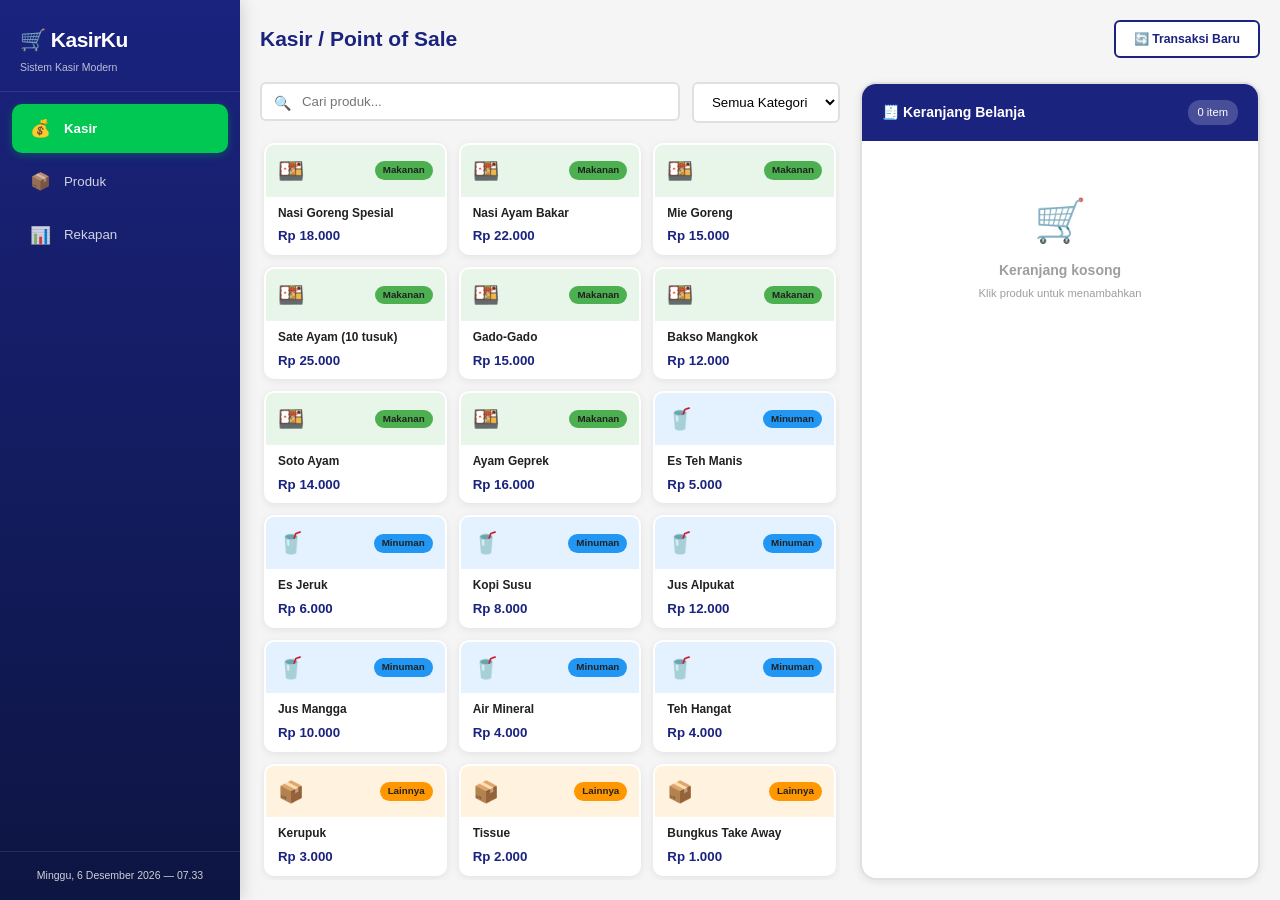
==== docs/index.html @ 50b09c22 "Add docs folder for GitHub Pages" ====
<!DOCTYPE html>
<html lang="id">
<head>
    <meta charset="UTF-8">
    <meta name="viewport" content="width=device-width, initial-scale=1.0">
    <title>KasirKu — Sistem Kasir</title>
    <link rel="stylesheet" href="css/style.css">
</head>
<body>
    <!-- Sidebar -->
    <aside class="sidebar">
        <div class="sidebar-header">
            <h1 class="logo">🛒 KasirKu</h1>
            <p class="tagline">Sistem Kasir Modern</p>
        </div>
        <nav class="sidebar-nav">
            <a href="index.html" class="nav-link active">
                <span class="nav-icon">💰</span>
                <span class="nav-text">Kasir</span>
            </a>
            <a href="products.html" class="nav-link">
                <span class="nav-icon">📦</span>
                <span class="nav-text">Produk</span>
            </a>
            <a href="reports.html" class="nav-link">
                <span class="nav-icon">📊</span>
                <span class="nav-text">Rekapan</span>
            </a>
        </nav>
        <div class="sidebar-footer">
            <div id="current-datetime" class="datetime"></div>
            <div id="low-stock-alert" class="low-stock-badge" style="display:none;">
                ⚠️ <span id="low-stock-count">0</span> stok rendah
            </div>
        </div>
    </aside>

    <!-- Main Content -->
    <main class="main-content pos-layout">
        <header class="page-header">
            <h2>Kasir / Point of Sale</h2>
            <div class="header-actions">
                <button id="btn-new-transaction" class="btn btn-outline" title="Transaksi Baru">
                    🔄 Transaksi Baru
                </button>
            </div>
        </header>

        <div class="pos-body">
            <!-- Left: Product Grid -->
            <section class="pos-products">
                <!-- Search & Filter -->
                <div class="pos-toolbar">
                    <div class="search-box">
                        <span class="search-icon">🔍</span>
                        <input type="text" id="search-product" placeholder="Cari produk..." autocomplete="off">
                    </div>
                    <div class="filter-group">
                        <select id="filter-category">
                            <option value="">Semua Kategori</option>
                        </select>
                    </div>
                </div>

                <!-- Product Grid -->
                <div id="product-grid" class="product-grid">
                    <!-- Products rendered here by JS -->
                </div>

                <!-- Empty State -->
                <div id="empty-products" class="empty-state" style="display:none;">
                    <span class="empty-icon">📭</span>
                    <p>Tidak ada produk ditemukan</p>
                    <a href="products.html" class="btn btn-primary btn-sm">Tambah Produk</a>
                </div>
            </section>

            <!-- Right: Cart -->
            <section class="pos-cart">
                <div class="cart-header">
                    <h3>🧾 Keranjang Belanja</h3>
                    <span id="cart-count" class="cart-count">0 item</span>
                </div>

                <!-- Cart Items -->
                <div id="cart-items" class="cart-items">
                    <div id="empty-cart" class="empty-cart">
                        <span>🛒</span>
                        <p>Keranjang kosong</p>
                        <small>Klik produk untuk menambahkan</small>
                    </div>
                </div>

                <!-- Cart Summary -->
                <div class="cart-summary" id="cart-summary" style="display:none;">
                    <div class="summary-row">
                        <span>Subtotal</span>
                        <span id="cart-subtotal">Rp 0</span>
                    </div>
                    <div class="summary-row discount-row">
                        <span>
                            Diskon
                            <input type="number" id="discount-amount" class="discount-input" 
                                   placeholder="Rp" min="0" value="0" style="display:none;">
                            <button id="btn-toggle-discount" class="btn-discount-toggle" title="Tambah diskon">
                                🏷️
                            </button>
                        </span>
                        <span id="cart-discount">- Rp 0</span>
                    </div>
                    <div class="summary-row total-row">
                        <span>TOTAL</span>
                        <span id="cart-total">Rp 0</span>
                    </div>
                </div>

                <!-- Payment Section -->
                <div class="payment-section" id="payment-section" style="display:none;">
                    <div class="payment-methods">
                        <label class="payment-option active">
                            <input type="radio" name="payment" value="tunai" checked>
                            <span class="payment-icon">💵</span>
                            <span class="payment-label">Tunai</span>
                        </label>
                        <label class="payment-option">
                            <input type="radio" name="payment" value="kartu">
                            <span class="payment-icon">💳</span>
                            <span class="payment-label">Kartu</span>
                        </label>
                        <label class="payment-option">
                            <input type="radio" name="payment" value="ewallet">
                            <span class="payment-icon">📱</span>
                            <span class="payment-label">E-Wallet</span>
                        </label>
                        <label class="payment-option">
                            <input type="radio" name="payment" value="qris">
                            <span class="payment-icon">📷</span>
                            <span class="payment-label">QRIS</span>
                        </label>
                    </div>

                    <div id="cash-payment" class="cash-payment">
                        <label>Uang Dibayar</label>
                        <div class="cash-input-group">
                            <span class="currency-prefix">Rp</span>
                            <input type="number" id="amount-paid" placeholder="0" min="0" value="">
                        </div>
                        <div class="quick-amounts">
                            <button class="btn-quick-amount" data-amount="5000">5.000</button>
                            <button class="btn-quick-amount" data-amount="10000">10.000</button>
                            <button class="btn-quick-amount" data-amount="20000">20.000</button>
                            <button class="btn-quick-amount" data-amount="50000">50.000</button>
                            <button class="btn-quick-amount" data-amount="100000">100.000</button>
                            <button class="btn-quick-amount" data-amount="200000">200.000</button>
                            <button class="btn-quick-amount btn-exact" data-amount="exact">Uang Pas</button>
                        </div>
                        <div id="change-display" class="change-display" style="display:none;">
                            <span>Kembalian</span>
                            <span id="change-amount" class="change-amount">Rp 0</span>
                        </div>
                    </div>

                    <button id="btn-checkout" class="btn btn-success btn-checkout" disabled>
                        ✅ Proses Pembayaran
                    </button>
                </div>
            </section>
        </div>
    </main>

    <!-- Payment Success Modal -->
    <div id="payment-modal" class="modal-overlay">
        <div class="modal success-modal">
            <div class="modal-header">
                <h3>✅ Pembayaran Berhasil</h3>
            </div>
            <div id="receipt-content" class="receipt">
                <!-- Receipt content generated by JS -->
            </div>
            <div class="modal-actions">
                <button id="btn-print-receipt" class="btn btn-primary">🖨️ Cetak Struk</button>
                <button id="btn-close-receipt" class="btn btn-outline">Tutup</button>
            </div>
        </div>
    </div>

    <!-- Confirm Modal -->
    <div id="confirm-modal" class="modal-overlay">
        <div class="modal confirm-dialog">
            <div class="modal-body">
                <p class="confirm-message"></p>
            </div>
            <div class="modal-actions">
                <button class="confirm-yes btn btn-danger">Ya, Lanjutkan</button>
                <button class="confirm-no btn btn-outline">Batal</button>
            </div>
        </div>
    </div>

    <!-- Toast Container -->
    <div id="toast-container" class="toast-container"></div>

    <!-- Scripts -->
    <script src="js/storage.js"></script>
    <script src="js/app.js"></script>
    <script src="js/pos.js"></script>
</body>
</html>
---- docs/css/style.css ----
/**
 * style.css — Sistem Kasir KasirKu
 * Tema: Navy Blue + Green Accent
 * Modern, clean, responsive design
 */

/* ===================== CSS VARIABLES ===================== */
:root {
    --primary: #1a237e;
    --primary-light: #3949ab;
    --primary-dark: #0d1542;
    --primary-bg: #e8eaf6;

    --accent: #00c853;
    --accent-light: #69f0ae;
    --accent-dark: #00a843;
    --accent-bg: #e8f5e9;

    --danger: #e53935;
    --danger-bg: #ffebee;
    --warning: #ff9800;
    --warning-bg: #fff3e0;
    --info: #2196f3;
    --info-bg: #e3f2fd;

    --text: #212121;
    --text-secondary: #757575;
    --text-light: #9e9e9e;
    --border: #e0e0e0;
    --bg: #f5f5f5;
    --white: #ffffff;
    --shadow: 0 2px 8px rgba(0, 0, 0, 0.08);
    --shadow-lg: 0 4px 24px rgba(0, 0, 0, 0.12);
    --radius: 10px;
    --radius-sm: 6px;
    --radius-lg: 16px;

    --sidebar-width: 240px;
    --header-height: 64px;
    --transition: all 0.2s ease;
}

/* ===================== RESET & BASE ===================== */
*, *::before, *::after {
    box-sizing: border-box;
    margin: 0;
    padding: 0;
}

html {
    font-size: 14px;
    scroll-behavior: smooth;
}

body {
    font-family: 'Segoe UI', -apple-system, BlinkMacSystemFont, 'Helvetica Neue', Arial, sans-serif;
    color: var(--text);
    background: var(--bg);
    line-height: 1.5;
    overflow-x: hidden;
}

a {
    color: var(--primary);
    text-decoration: none;
}

code {
    font-family: 'Consolas', 'Monaco', monospace;
    font-size: 0.9em;
    background: var(--primary-bg);
    padding: 2px 6px;
    border-radius: var(--radius-sm);
}

/* ===================== SIDEBAR ===================== */
.sidebar {
    position: fixed;
    top: 0;
    left: 0;
    width: var(--sidebar-width);
    height: 100vh;
    background: linear-gradient(180deg, var(--primary) 0%, var(--primary-dark) 100%);
    color: var(--white);
    display: flex;
    flex-direction: column;
    z-index: 100;
    box-shadow: 2px 0 16px rgba(0, 0, 0, 0.15);
}

.sidebar-header {
    padding: 24px 20px 16px;
    border-bottom: 1px solid rgba(255, 255, 255, 0.1);
}

.logo {
    font-size: 1.5rem;
    font-weight: 700;
    letter-spacing: -0.5px;
}

.tagline {
    font-size: 0.75rem;
    opacity: 0.7;
    margin-top: 4px;
}

.sidebar-nav {
    flex: 1;
    padding: 12px;
}

.nav-link {
    display: flex;
    align-items: center;
    gap: 12px;
    padding: 12px 16px;
    color: rgba(255, 255, 255, 0.8);
    border-radius: var(--radius);
    transition: var(--transition);
    font-size: 0.95rem;
    font-weight: 500;
    margin-bottom: 4px;
}

.nav-link:hover {
    background: rgba(255, 255, 255, 0.1);
    color: var(--white);
}

.nav-link.active {
    background: var(--accent);
    color: var(--white);
    font-weight: 600;
    box-shadow: 0 2px 8px rgba(0, 200, 83, 0.3);
}

.nav-icon {
    font-size: 1.2rem;
    width: 24px;
    text-align: center;
}

.sidebar-footer {
    padding: 16px 20px;
    border-top: 1px solid rgba(255, 255, 255, 0.1);
}

.datetime {
    font-size: 0.75rem;
    opacity: 0.8;
    text-align: center;
}

.low-stock-badge {
    background: var(--warning);
    color: var(--text);
    padding: 6px 10px;
    border-radius: var(--radius-sm);
    font-size: 0.75rem;
    text-align: center;
    margin-top: 8px;
    font-weight: 600;
}

/* ===================== MAIN CONTENT ===================== */
.main-content {
    margin-left: var(--sidebar-width);
    min-height: 100vh;
    padding: 24px;
}

.page-header {
    display: flex;
    justify-content: space-between;
    align-items: center;
    margin-bottom: 24px;
    flex-wrap: wrap;
    gap: 12px;
}

.page-header h2 {
    font-size: 1.5rem;
    font-weight: 700;
    color: var(--primary);
}

.header-actions {
    display: flex;
    gap: 8px;
    flex-wrap: wrap;
}

/* ===================== BUTTONS ===================== */
.btn {
    display: inline-flex;
    align-items: center;
    gap: 6px;
    padding: 10px 18px;
    border: none;
    border-radius: var(--radius-sm);
    font-size: 0.875rem;
    font-weight: 600;
    cursor: pointer;
    transition: var(--transition);
    white-space: nowrap;
}

.btn:hover {
    transform: translateY(-1px);
    box-shadow: var(--shadow);
}

.btn:active {
    transform: translateY(0);
}

.btn:disabled {
    opacity: 0.5;
    cursor: not-allowed;
    transform: none;
}

.btn-primary {
    background: var(--primary);
    color: var(--white);
}
.btn-primary:hover {
    background: var(--primary-light);
}

.btn-success {
    background: var(--accent);
    color: var(--white);
}
.btn-success:hover {
    background: var(--accent-dark);
}

.btn-danger {
    background: var(--danger);
    color: var(--white);
}
.btn-danger:hover {
    background: #c62828;
}

.btn-outline {
    background: var(--white);
    color: var(--primary);
    border: 2px solid var(--primary);
}
.btn-outline:hover {
    background: var(--primary);
    color: var(--white);
}

.btn-sm {
    padding: 6px 12px;
    font-size: 0.8rem;
}

.btn-import {
    cursor: pointer;
}

.btn-icon {
    background: none;
    border: none;
    cursor: pointer;
    padding: 6px;
    border-radius: var(--radius-sm);
    transition: var(--transition);
    font-size: 1.1rem;
}

.btn-icon:hover {
    background: var(--bg);
}

.btn-icon.btn-delete:hover {
    background: var(--danger-bg);
}

/* ===================== POS LAYOUT ===================== */
.pos-layout {
    padding: 20px;
    display: flex;
    flex-direction: column;
    height: 100vh;
}

.pos-body {
    display: grid;
    grid-template-columns: 1fr 400px;
    gap: 20px;
    flex: 1;
    min-height: 0;
}

/* ===================== POS PRODUCTS ===================== */
.pos-products {
    display: flex;
    flex-direction: column;
    min-height: 0;
}

.pos-toolbar {
    display: flex;
    gap: 12px;
    margin-bottom: 16px;
    flex-wrap: wrap;
}

.search-box {
    flex: 1;
    min-width: 200px;
    position: relative;
}

.search-box .search-icon {
    position: absolute;
    left: 14px;
    top: 50%;
    transform: translateY(-50%);
    font-size: 1rem;
}

.search-box input {
    width: 100%;
    padding: 10px 14px 10px 40px;
    border: 2px solid var(--border);
    border-radius: var(--radius-sm);
    font-size: 0.95rem;
    transition: var(--transition);
    background: var(--white);
}

.search-box input:focus {
    outline: none;
    border-color: var(--primary);
    box-shadow: 0 0 0 3px rgba(26, 35, 126, 0.1);
}

.filter-group select {
    padding: 10px 14px;
    border: 2px solid var(--border);
    border-radius: var(--radius-sm);
    font-size: 0.9rem;
    background: var(--white);
    cursor: pointer;
    min-width: 150px;
}

.filter-group select:focus {
    outline: none;
    border-color: var(--primary);
}

/* Product Grid */
.product-grid {
    display: grid;
    grid-template-columns: repeat(auto-fill, minmax(155px, 1fr));
    gap: 12px;
    overflow-y: auto;
    flex: 1;
    padding: 4px;
}

.product-card {
    background: var(--white);
    border-radius: var(--radius);
    overflow: hidden;
    cursor: pointer;
    transition: var(--transition);
    border: 2px solid transparent;
    box-shadow: var(--shadow);
}

.product-card:hover {
    transform: translateY(-2px);
    box-shadow: var(--shadow-lg);
    border-color: var(--accent);
}

.product-card:active {
    transform: translateY(0);
}

.product-card.out-of-stock {
    opacity: 0.5;
    cursor: not-allowed;
    filter: grayscale(0.5);
}

.product-card.low-stock {
    border-color: var(--warning);
}

.product-card-header {
    padding: 10px 12px;
    display: flex;
    justify-content: space-between;
    align-items: center;
}

.product-emoji {
    font-size: 1.5rem;
}

.product-badge {
    font-size: 0.7rem;
    padding: 2px 8px;
    border-radius: 12px;
    font-weight: 600;
}

.product-card-body {
    padding: 8px 12px;
}

.product-name {
    font-size: 0.85rem;
    font-weight: 600;
    color: var(--text);
    margin-bottom: 4px;
    display: -webkit-box;
    -webkit-line-clamp: 2;
    -webkit-box-orient: vertical;
    overflow: hidden;
}

.product-price {
    font-size: 0.95rem;
    font-weight: 700;
    color: var(--primary);
}

.product-card-footer {
    padding: 6px 12px 10px;
}

.product-stock {
    font-size: 0.75rem;
    color: var(--text-secondary);
}

.stock-warning {
    color: var(--danger);
    font-weight: 600;
}

/* ===================== POS CART ===================== */
.pos-cart {
    display: flex;
    flex-direction: column;
    background: var(--white);
    border-radius: var(--radius-lg);
    box-shadow: var(--shadow);
    overflow: hidden;
    border: 2px solid var(--border);
}

.cart-header {
    display: flex;
    justify-content: space-between;
    align-items: center;
    padding: 16px 20px;
    background: var(--primary);
    color: var(--white);
}

.cart-header h3 {
    font-size: 1rem;
}

.cart-count {
    font-size: 0.8rem;
    background: rgba(255, 255, 255, 0.2);
    padding: 4px 10px;
    border-radius: 12px;
}

.cart-items {
    flex: 1;
    overflow-y: auto;
    padding: 8px;
    min-height: 100px;
}

.empty-cart {
    display: flex;
    flex-direction: column;
    align-items: center;
    justify-content: center;
    padding: 40px 20px;
    color: var(--text-light);
    text-align: center;
}

.empty-cart span {
    font-size: 3rem;
    margin-bottom: 8px;
}

.empty-cart p {
    font-weight: 600;
    margin-bottom: 4px;
}

.empty-cart small {
    font-size: 0.8rem;
    color: var(--text-light);
}

/* Cart Item */
.cart-item {
    padding: 10px 12px;
    border-radius: var(--radius-sm);
    background: var(--bg);
    margin-bottom: 8px;
    transition: var(--transition);
}

.cart-item:hover {
    background: var(--primary-bg);
}

.cart-item-info {
    display: flex;
    justify-content: space-between;
    margin-bottom: 6px;
}

.cart-item-name {
    font-weight: 600;
    font-size: 0.85rem;
}

.cart-item-price {
    color: var(--text-secondary);
    font-size: 0.8rem;
}

.cart-item-actions {
    display: flex;
    align-items: center;
    gap: 8px;
}

.cart-item-qty {
    display: flex;
    align-items: center;
    gap: 0;
    border: 1px solid var(--border);
    border-radius: var(--radius-sm);
    overflow: hidden;
}

.qty-btn {
    background: var(--white);
    border: none;
    width: 28px;
    height: 28px;
    cursor: pointer;
    font-size: 1rem;
    font-weight: 600;
    transition: var(--transition);
    display: flex;
    align-items: center;
    justify-content: center;
}

.qty-btn:hover {
    background: var(--primary);
    color: var(--white);
}

.cart-item-qty input {
    width: 38px;
    text-align: center;
    border: none;
    border-left: 1px solid var(--border);
    border-right: 1px solid var(--border);
    font-size: 0.85rem;
    font-weight: 600;
    padding: 4px;
    -moz-appearance: textfield;
}

.cart-item-qty input::-webkit-outer-spin-button,
.cart-item-qty input::-webkit-inner-spin-button {
    -webkit-appearance: none;
    margin: 0;
}

.cart-item-disc input {
    border: 1px solid var(--border);
    border-radius: var(--radius-sm);
    padding: 4px 6px;
    font-size: 0.75rem;
    text-align: right;
    transition: var(--transition);
}

.cart-item-disc input:focus {
    outline: none;
    border-color: var(--primary);
}

.cart-item-subtotal {
    font-weight: 700;
    font-size: 0.85rem;
    color: var(--primary);
    margin-left: auto;
    min-width: 80px;
    text-align: right;
}

.btn-remove {
    background: none;
    border: none;
    cursor: pointer;
    font-size: 1rem;
    padding: 4px;
    border-radius: var(--radius-sm);
    transition: var(--transition);
    opacity: 0.6;
}

.btn-remove:hover {
    opacity: 1;
    background: var(--danger-bg);
}

/* Cart Summary */
.cart-summary {
    padding: 16px 20px;
    border-top: 2px solid var(--border);
    background: var(--bg);
}

.summary-row {
    display: flex;
    justify-content: space-between;
    align-items: center;
    padding: 6px 0;
    font-size: 0.9rem;
}

.discount-row {
    display: flex;
    justify-content: space-between;
    align-items: center;
}

.discount-row > span:first-child {
    display: flex;
    align-items: center;
    gap: 6px;
}

.discount-input {
    width: 80px;
    padding: 4px 8px;
    border: 1px solid var(--border);
    border-radius: var(--radius-sm);
    font-size: 0.85rem;
    text-align: right;
}

.discount-input:focus {
    outline: none;
    border-color: var(--primary);
}

.btn-discount-toggle {
    background: none;
    border: none;
    cursor: pointer;
    font-size: 1rem;
    padding: 2px;
    border-radius: var(--radius-sm);
    transition: var(--transition);
}

.btn-discount-toggle:hover {
    background: var(--warning-bg);
}

.total-row {
    font-size: 1.2rem;
    font-weight: 700;
    color: var(--primary);
    padding-top: 10px;
    border-top: 2px solid var(--border);
    margin-top: 6px;
}

/* Payment Section */
.payment-section {
    padding: 16px 20px 20px;
    border-top: 2px solid var(--border);
}

.payment-methods {
    display: grid;
    grid-template-columns: repeat(4, 1fr);
    gap: 8px;
    margin-bottom: 16px;
}

.payment-option {
    display: flex;
    flex-direction: column;
    align-items: center;
    gap: 4px;
    padding: 10px 8px;
    border: 2px solid var(--border);
    border-radius: var(--radius-sm);
    cursor: pointer;
    transition: var(--transition);
    text-align: center;
}

.payment-option input {
    display: none;
}

.payment-option:hover {
    border-color: var(--primary-light);
    background: var(--primary-bg);
}

.payment-option.active {
    border-color: var(--primary);
    background: var(--primary-bg);
}

.payment-icon {
    font-size: 1.3rem;
}

.payment-label {
    font-size: 0.7rem;
    font-weight: 600;
}

/* Cash Payment */
.cash-payment label {
    display: block;
    font-size: 0.8rem;
    color: var(--text-secondary);
    margin-bottom: 6px;
    font-weight: 600;
}

.cash-input-group {
    display: flex;
    align-items: center;
    border: 2px solid var(--border);
    border-radius: var(--radius-sm);
    overflow: hidden;
    margin-bottom: 10px;
}

.currency-prefix {
    padding: 10px 12px;
    background: var(--bg);
    font-weight: 600;
    color: var(--text-secondary);
    border-right: 1px solid var(--border);
}

.cash-input-group input {
    flex: 1;
    padding: 10px 12px;
    border: none;
    font-size: 1rem;
    font-weight: 600;
    -moz-appearance: textfield;
}

.cash-input-group input::-webkit-outer-spin-button,
.cash-input-group input::-webkit-inner-spin-button {
    -webkit-appearance: none;
    margin: 0;
}

.cash-input-group input:focus {
    outline: none;
}

.quick-amounts {
    display: flex;
    flex-wrap: wrap;
    gap: 6px;
    margin-bottom: 12px;
}

.btn-quick-amount {
    padding: 6px 12px;
    border: 1px solid var(--border);
    border-radius: var(--radius-sm);
    background: var(--white);
    font-size: 0.8rem;
    font-weight: 600;
    cursor: pointer;
    transition: var(--transition);
}

.btn-quick-amount:hover {
    background: var(--primary);
    color: var(--white);
    border-color: var(--primary);
}

.btn-quick-amount.btn-exact {
    background: var(--accent-bg);
    border-color: var(--accent);
    color: var(--accent-dark);
}

.btn-quick-amount.btn-exact:hover {
    background: var(--accent);
    color: var(--white);
}

.change-display {
    display: flex;
    justify-content: space-between;
    align-items: center;
    padding: 10px 14px;
    background: var(--accent-bg);
    border-radius: var(--radius-sm);
    margin-bottom: 12px;
    font-weight: 600;
}

.change-amount {
    font-size: 1.1rem;
    font-weight: 700;
    color: var(--accent-dark);
}

.change-amount.insufficient {
    color: var(--danger);
}

.btn-checkout {
    width: 100%;
    padding: 14px;
    font-size: 1rem;
    font-weight: 700;
    border-radius: var(--radius);
}

/* ===================== PRODUCTS PAGE ===================== */

/* Stats Bar */
.stats-bar {
    display: grid;
    grid-template-columns: repeat(auto-fit, minmax(180px, 1fr));
    gap: 16px;
    margin-bottom: 24px;
}

.stat-card {
    background: var(--white);
    padding: 20px;
    border-radius: var(--radius);
    box-shadow: var(--shadow);
    text-align: center;
    transition: var(--transition);
}

.stat-card:hover {
    transform: translateY(-2px);
    box-shadow: var(--shadow-lg);
}

.stat-value {
    display: block;
    font-size: 2rem;
    font-weight: 800;
    color: var(--primary);
    line-height: 1;
    margin-bottom: 6px;
}

.stat-label {
    font-size: 0.85rem;
    color: var(--text-secondary);
    font-weight: 500;
}

/* Toolbar */
.toolbar {
    display: flex;
    gap: 12px;
    margin-bottom: 20px;
    flex-wrap: wrap;
    align-items: center;
}

.toolbar .search-box {
    flex: 1;
    min-width: 200px;
}

/* Data Table */
.table-container {
    background: var(--white);
    border-radius: var(--radius);
    box-shadow: var(--shadow);
    overflow: auto;
}

.data-table {
    width: 100%;
    border-collapse: collapse;
}

.data-table thead {
    background: var(--primary);
    color: var(--white);
}

.data-table th {
    padding: 14px 16px;
    text-align: left;
    font-weight: 600;
    font-size: 0.85rem;
    white-space: nowrap;
}

.data-table td {
    padding: 12px 16px;
    border-bottom: 1px solid var(--border);
    font-size: 0.9rem;
    vertical-align: middle;
}

.data-table tbody tr:hover {
    background: var(--primary-bg);
}

.data-table tbody tr:last-child td {
    border-bottom: none;
}

.text-right {
    text-align: right;
}

.text-center {
    text-align: center;
}

.text-sm {
    font-size: 0.8rem;
    color: var(--text-secondary);
    max-width: 200px;
    overflow: hidden;
    text-overflow: ellipsis;
    white-space: nowrap;
}

.text-muted {
    color: var(--text-light);
}

.text-danger {
    color: var(--danger);
}

.font-bold {
    font-weight: 700;
}

/* Product Cell */
.product-cell {
    display: flex;
    align-items: center;
    gap: 10px;
}

.product-cell-emoji {
    font-size: 1.3rem;
}

.product-cell-name {
    font-weight: 600;
}

/* Badge */
.badge {
    display: inline-block;
    padding: 4px 10px;
    border-radius: 12px;
    font-size: 0.8rem;
    font-weight: 600;
}

/* Stock Badge */
.stock-badge {
    display: inline-block;
    padding: 4px 10px;
    border-radius: 12px;
    font-size: 0.8rem;
    font-weight: 700;
}

.stock-ok {
    background: var(--accent-bg);
    color: var(--accent-dark);
}

.stock-low {
    background: var(--warning-bg);
    color: var(--warning);
}

.stock-empty {
    background: var(--danger-bg);
    color: var(--danger);
}

/* Action Buttons */
.action-buttons {
    display: flex;
    gap: 4px;
    justify-content: center;
}

/* ===================== REPORTS PAGE ===================== */

/* Period Filter */
.period-filter {
    display: flex;
    gap: 16px;
    align-items: flex-end;
    margin-bottom: 24px;
    flex-wrap: wrap;
    background: var(--white);
    padding: 20px;
    border-radius: var(--radius);
    box-shadow: var(--shadow);
}

.filter-group label {
    display: block;
    font-size: 0.8rem;
    font-weight: 600;
    color: var(--text-secondary);
    margin-bottom: 6px;
}

.filter-group select {
    padding: 10px 14px;
    border: 2px solid var(--border);
    border-radius: var(--radius-sm);
    font-size: 0.95rem;
    background: var(--white);
    cursor: pointer;
    min-width: 140px;
}

.filter-group select:focus {
    outline: none;
    border-color: var(--primary);
}

/* Summary Cards */
.summary-cards {
    display: grid;
    grid-template-columns: repeat(auto-fit, minmax(200px, 1fr));
    gap: 16px;
    margin-bottom: 24px;
}

.summary-card {
    background: var(--white);
    padding: 20px;
    border-radius: var(--radius);
    box-shadow: var(--shadow);
    display: flex;
    align-items: center;
    gap: 16px;
    transition: var(--transition);
    border-left: 4px solid var(--primary);
}

.summary-card:hover {
    transform: translateY(-2px);
    box-shadow: var(--shadow-lg);
}

.card-revenue { border-left-color: var(--accent); }
.card-transactions { border-left-color: var(--info); }
.card-average { border-left-color: #9C27B0; }
.card-items { border-left-color: var(--warning); }
.card-discount { border-left-color: var(--danger); }

.card-icon {
    font-size: 2rem;
    width: 50px;
    height: 50px;
    display: flex;
    align-items: center;
    justify-content: center;
    border-radius: var(--radius);
}

.card-revenue .card-icon { background: var(--accent-bg); }
.card-transactions .card-icon { background: var(--info-bg); }
.card-average .card-icon { background: #f3e5f5; }
.card-items .card-icon { background: var(--warning-bg); }
.card-discount .card-icon { background: var(--danger-bg); }

.card-value {
    display: block;
    font-size: 1.3rem;
    font-weight: 800;
    color: var(--primary);
    line-height: 1.1;
}

.card-label {
    font-size: 0.8rem;
    color: var(--text-secondary);
    font-weight: 500;
}

/* Charts */
.charts-section {
    display: grid;
    grid-template-columns: 1fr 1fr;
    gap: 20px;
    margin-bottom: 24px;
}

.chart-container {
    background: var(--white);
    padding: 20px;
    border-radius: var(--radius);
    box-shadow: var(--shadow);
}

.chart-container h3 {
    margin-bottom: 16px;
    font-size: 1rem;
    color: var(--primary);
}

.chart-container canvas {
    width: 100% !important;
    max-height: 250px;
}

.chart-empty {
    text-align: center;
    padding: 40px;
    color: var(--text-light);
}

/* Top Products */
.top-products-section {
    background: var(--white);
    padding: 20px;
    border-radius: var(--radius);
    box-shadow: var(--shadow);
    margin-bottom: 24px;
}

.top-products-section h3 {
    margin-bottom: 16px;
    font-size: 1rem;
    color: var(--primary);
}

.top-products-list {
    display: flex;
    flex-direction: column;
    gap: 12px;
}

.top-product-item {
    display: flex;
    align-items: flex-start;
    gap: 14px;
    padding: 12px;
    border-radius: var(--radius-sm);
    background: var(--bg);
    transition: var(--transition);
}

.top-product-item:hover {
    background: var(--primary-bg);
}

.top-rank {
    font-size: 1.5rem;
    min-width: 40px;
    text-align: center;
}

.top-product-info {
    flex: 1;
}

.top-product-name {
    display: block;
    font-weight: 600;
    margin-bottom: 4px;
}

.top-product-detail {
    display: block;
    font-size: 0.8rem;
    color: var(--text-secondary);
    margin-bottom: 8px;
}

.top-product-bar {
    height: 6px;
    background: var(--border);
    border-radius: 3px;
    overflow: hidden;
}

.top-product-bar-fill {
    height: 100%;
    border-radius: 3px;
    transition: width 0.5s ease;
}

/* Transactions Section */
.transactions-section {
    background: var(--white);
    padding: 20px;
    border-radius: var(--radius);
    box-shadow: var(--shadow);
}

.transactions-section h3 {
    margin-bottom: 16px;
    font-size: 1rem;
    color: var(--primary);
}

/* ===================== MODALS ===================== */
.modal-overlay {
    position: fixed;
    inset: 0;
    background: rgba(0, 0, 0, 0.5);
    display: none;
    align-items: center;
    justify-content: center;
    z-index: 1000;
    padding: 20px;
}

.modal-overlay.active {
    display: flex;
}

.modal {
    background: var(--white);
    border-radius: var(--radius-lg);
    box-shadow: var(--shadow-lg);
    max-width: 600px;
    width: 100%;
    max-height: 90vh;
    overflow-y: auto;
    animation: modalIn 0.2s ease;
}

.success-modal {
    max-width: 400px;
}

.confirm-dialog {
    max-width: 400px;
}

@keyframes modalIn {
    from { opacity: 0; transform: scale(0.95); }
    to { opacity: 1; transform: scale(1); }
}

.modal-header {
    display: flex;
    justify-content: space-between;
    align-items: center;
    padding: 20px 24px;
    border-bottom: 1px solid var(--border);
}

.modal-header h3 {
    font-size: 1.1rem;
    color: var(--primary);
}

.modal-close {
    background: none;
    border: none;
    font-size: 1.5rem;
    cursor: pointer;
    color: var(--text-secondary);
    padding: 4px 8px;
    border-radius: var(--radius-sm);
    transition: var(--transition);
}

.modal-close:hover {
    background: var(--danger-bg);
    color: var(--danger);
}

.modal-body {
    padding: 24px;
}

.modal-actions {
    display: flex;
    gap: 10px;
    justify-content: flex-end;
    padding: 16px 24px;
    border-top: 1px solid var(--border);
}

.confirm-dialog .confirm-message {
    font-size: 1rem;
    text-align: center;
    line-height: 1.6;
}

/* ===================== FORMS ===================== */
.form-group {
    margin-bottom: 16px;
}

.form-group label {
    display: block;
    font-size: 0.85rem;
    font-weight: 600;
    color: var(--text);
    margin-bottom: 6px;
}

.form-group input,
.form-group select {
    width: 100%;
    padding: 10px 14px;
    border: 2px solid var(--border);
    border-radius: var(--radius-sm);
    font-size: 0.95rem;
    transition: var(--transition);
}

.form-group input:focus,
.form-group select:focus {
    outline: none;
    border-color: var(--primary);
    box-shadow: 0 0 0 3px rgba(26, 35, 126, 0.1);
}

.form-row {
    display: grid;
    grid-template-columns: 1fr 1fr;
    gap: 16px;
}

.form-actions {
    display: flex;
    gap: 10px;
    justify-content: flex-end;
    margin-top: 8px;
}

/* ===================== RECEIPT ===================== */
.receipt {
    padding: 20px;
    font-family: 'Courier New', monospace;
    max-width: 340px;
    margin: 0 auto;
}

.receipt-header {
    text-align: center;
    margin-bottom: 12px;
}

.receipt-header h2 {
    font-size: 1.1rem;
    margin-bottom: 4px;
}

.receipt-header p {
    font-size: 0.75rem;
    margin: 2px 0;
    color: var(--text-secondary);
}

.receipt-divider {
    border-top: 1px dashed var(--border);
    margin: 10px 0;
}

.receipt-item {
    display: flex;
    justify-content: space-between;
    font-size: 0.85rem;
    padding: 3px 0;
}

.receipt-total {
    font-weight: 700;
    font-size: 1rem;
    color: var(--primary);
}

.receipt-footer {
    text-align: center;
    margin-top: 12px;
    font-size: 0.8rem;
    color: var(--text-secondary);
}

/* ===================== EMPTY STATE ===================== */
.empty-state {
    display: flex;
    flex-direction: column;
    align-items: center;
    justify-content: center;
    padding: 60px 20px;
    text-align: center;
    color: var(--text-light);
}

.empty-icon {
    font-size: 4rem;
    margin-bottom: 16px;
}

.empty-state p {
    font-size: 1.1rem;
    margin-bottom: 16px;
}

/* ===================== TOAST NOTIFICATIONS ===================== */
.toast-container {
    position: fixed;
    top: 20px;
    right: 20px;
    z-index: 2000;
    display: flex;
    flex-direction: column;
    gap: 8px;
}

.toast {
    display: flex;
    align-items: center;
    gap: 10px;
    padding: 14px 20px;
    border-radius: var(--radius-sm);
    background: var(--white);
    box-shadow: var(--shadow-lg);
    min-width: 280px;
    max-width: 400px;
    transform: translateX(120%);
    transition: transform 0.3s ease;
    border-left: 4px solid var(--info);
}

.toast.show {
    transform: translateX(0);
}

.toast-success { border-left-color: var(--accent); }
.toast-error { border-left-color: var(--danger); }
.toast-warning { border-left-color: var(--warning); }
.toast-info { border-left-color: var(--info); }

.toast-icon {
    font-size: 1.2rem;
}

.toast-message {
    flex: 1;
    font-size: 0.9rem;
    font-weight: 500;
}

.toast-close {
    background: none;
    border: none;
    font-size: 1.2rem;
    cursor: pointer;
    color: var(--text-light);
    padding: 2px;
    transition: var(--transition);
}

.toast-close:hover {
    color: var(--danger);
}

/* ===================== SCROLLBAR ===================== */
::-webkit-scrollbar {
    width: 6px;
    height: 6px;
}

::-webkit-scrollbar-track {
    background: transparent;
}

::-webkit-scrollbar-thumb {
    background: var(--text-light);
    border-radius: 3px;
}

::-webkit-scrollbar-thumb:hover {
    background: var(--text-secondary);
}

/* ===================== RESPONSIVE ===================== */
@media (max-width: 1200px) {
    .pos-body {
        grid-template-columns: 1fr 350px;
    }
}

@media (max-width: 1024px) {
    .charts-section {
        grid-template-columns: 1fr;
    }
}

@media (max-width: 900px) {
    .sidebar {
        width: 70px;
    }

    .sidebar .tagline,
    .sidebar .nav-text,
    .sidebar .datetime,
    .sidebar .low-stock-badge {
        display: none;
    }

    .sidebar-header {
        padding: 16px 12px;
        text-align: center;
    }

    .logo {
        font-size: 1.2rem;
    }

    .nav-link {
        justify-content: center;
        padding: 12px;
    }

    .nav-icon {
        font-size: 1.4rem;
    }

    .main-content {
        margin-left: 70px;
    }

    .pos-body {
        grid-template-columns: 1fr;
        grid-template-rows: 1fr auto;
    }

    .pos-cart {
        max-height: 50vh;
    }

    .form-row {
        grid-template-columns: 1fr;
    }
}

@media (max-width: 600px) {
    .main-content {
        padding: 12px;
    }

    .pos-body {
        gap: 12px;
    }

    .product-grid {
        grid-template-columns: repeat(auto-fill, minmax(130px, 1fr));
        gap: 8px;
    }

    .payment-methods {
        grid-template-columns: repeat(2, 1fr);
    }

    .summary-cards {
        grid-template-columns: 1fr 1fr;
    }

    .period-filter {
        flex-direction: column;
        align-items: stretch;
    }

    .header-actions {
        width: 100%;
    }

    .header-actions .btn {
        flex: 1;
        justify-content: center;
        font-size: 0.8rem;
        padding: 8px 12px;
    }
}

/* ===================== PRINT ===================== */
@media print {
    .sidebar, .page-header, .period-filter, .summary-cards,
    .charts-section, .top-products-section, .toast-container {
        display: none !important;
    }

    .main-content {
        margin-left: 0;
        padding: 0;
    }
}
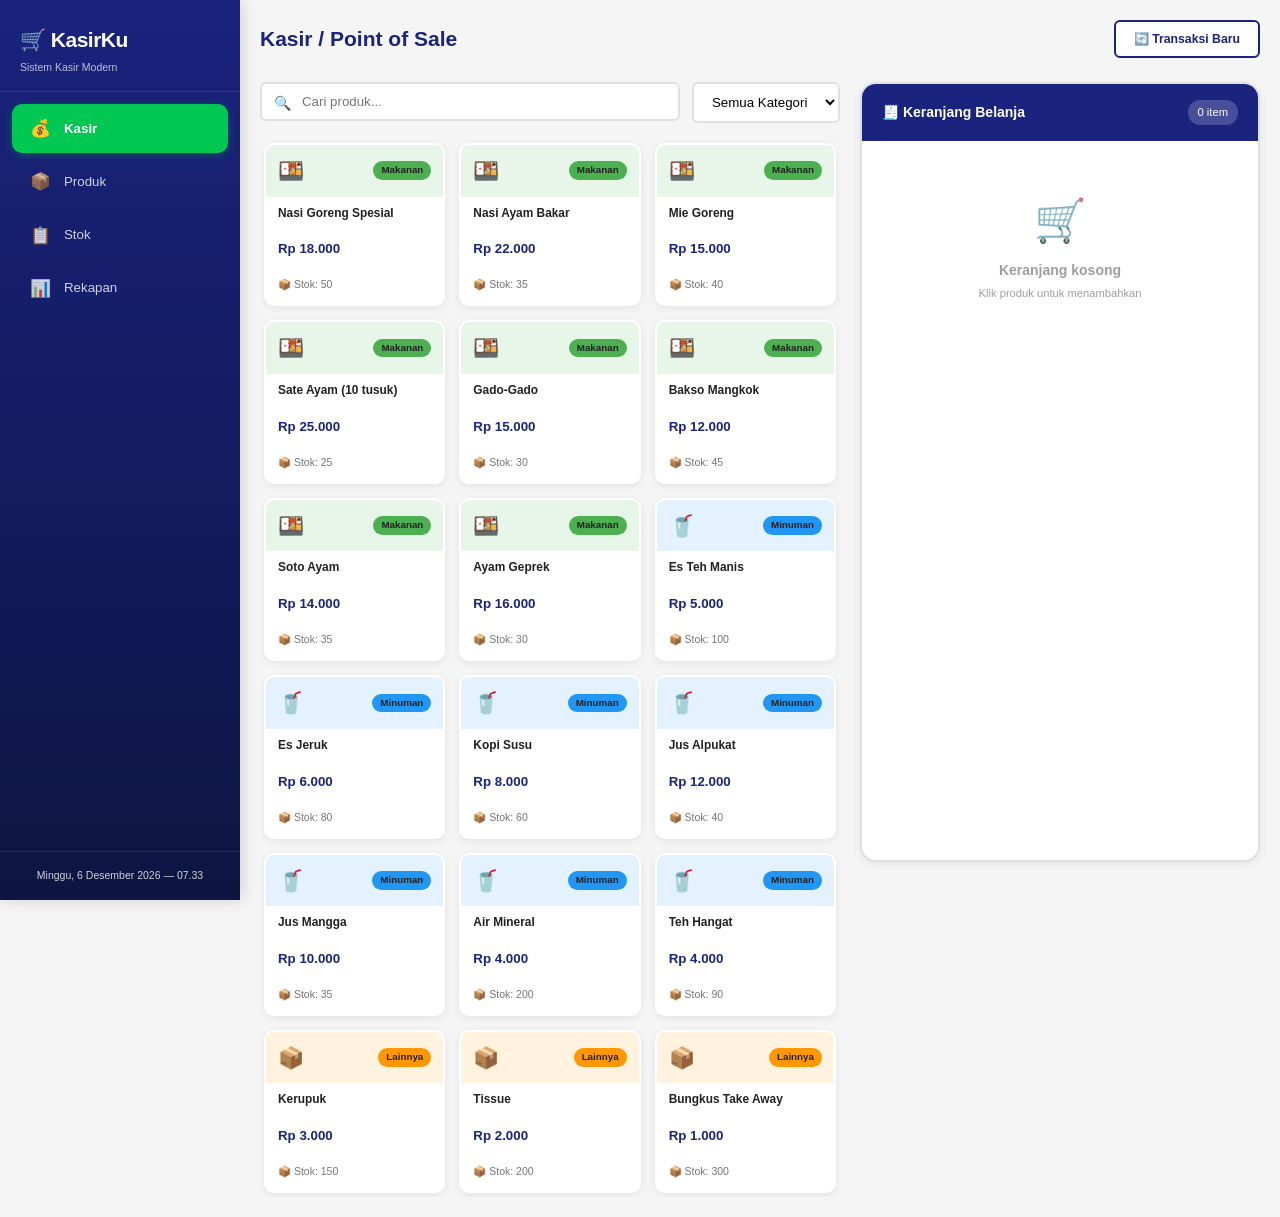
==== commit 25cc3a5d: "Add stock management (kartu stok) + fix UI truncation on cart & product grid" ====
--- a/docs/index.html
+++ b/docs/index.html
@@ -21,6 +21,10 @@
             <a href="products.html" class="nav-link">
                 <span class="nav-icon">📦</span>
                 <span class="nav-text">Produk</span>
+            </a>
+            <a href="stock.html" class="nav-link">
+                <span class="nav-icon">📋</span>
+                <span class="nav-text">Stok</span>
             </a>
             <a href="reports.html" class="nav-link">
                 <span class="nav-icon">📊</span>
--- a/docs/css/style.css
+++ b/docs/css/style.css
@@ -1639,3 +1639,246 @@
         padding: 0;
     }
 }
+
+/* ===================== V2 FIXES & ADDITIONS ===================== */
+
+/* --- Tabs (Stok page) --- */
+.tabs {
+    display: flex;
+    gap: 4px;
+    border-bottom: 2px solid var(--border);
+    margin-bottom: 20px;
+}
+
+.tab {
+    padding: 12px 20px;
+    background: none;
+    border: none;
+    border-bottom: 3px solid transparent;
+    cursor: pointer;
+    font-size: 0.95rem;
+    font-weight: 600;
+    color: var(--text-secondary);
+    transition: var(--transition);
+    margin-bottom: -2px;
+}
+
+.tab:hover {
+    color: var(--primary);
+    background: var(--primary-bg);
+}
+
+.tab.active {
+    color: var(--primary);
+    border-bottom-color: var(--primary);
+}
+
+.tab-content {
+    display: none;
+}
+
+.tab-content.active {
+    display: block;
+}
+
+/* --- btn-warning (used in stock page) --- */
+.btn-warning {
+    background: var(--warning);
+    color: var(--white);
+}
+.btn-warning:hover {
+    background: #f57c00;
+}
+
+/* --- Textarea & form helpers --- */
+textarea {
+    width: 100%;
+    padding: 10px 14px;
+    border: 2px solid var(--border);
+    border-radius: var(--radius-sm);
+    font-size: 0.95rem;
+    font-family: inherit;
+    resize: vertical;
+    transition: var(--transition);
+}
+
+textarea:focus {
+    outline: none;
+    border-color: var(--primary);
+    box-shadow: 0 0 0 3px rgba(26, 35, 126, 0.1);
+}
+
+.form-hint {
+    display: block;
+    font-size: 0.75rem;
+    color: var(--text-secondary);
+    margin-top: 4px;
+    font-style: italic;
+}
+
+/* --- FIX: Cart item actions — wrap & not overflow --- */
+.cart-item-actions {
+    display: flex;
+    align-items: center;
+    gap: 6px;
+    flex-wrap: wrap;
+}
+
+.cart-item-disc {
+    flex-shrink: 0;
+}
+
+.cart-item-disc input {
+    width: 75px !important;
+    padding: 4px 6px;
+    font-size: 0.75rem;
+    border: 1px solid var(--border);
+    border-radius: var(--radius-sm);
+    text-align: right;
+}
+
+.cart-item-disc input:focus {
+    outline: none;
+    border-color: var(--primary);
+}
+
+.cart-item-subtotal {
+    font-weight: 700;
+    font-size: 0.85rem;
+    color: var(--primary);
+    margin-left: auto;
+    text-align: right;
+    white-space: nowrap;
+}
+
+.cart-item-name {
+    font-weight: 600;
+    font-size: 0.85rem;
+    word-break: break-word;
+    overflow-wrap: break-word;
+    max-width: 100%;
+}
+
+.cart-item-info {
+    display: flex;
+    justify-content: space-between;
+    align-items: flex-start;
+    gap: 8px;
+    margin-bottom: 8px;
+}
+
+/* --- FIX: Product grid — better spacing & no truncation --- */
+.product-grid {
+    grid-template-columns: repeat(auto-fill, minmax(170px, 1fr));
+    gap: 14px;
+    align-content: start;
+}
+
+.product-card {
+    display: flex;
+    flex-direction: column;
+}
+
+.product-card-body {
+    flex: 1;
+}
+
+.product-name {
+    -webkit-line-clamp: 2;
+    line-clamp: 2;
+    min-height: 2.6em;
+    word-break: break-word;
+}
+
+.product-price {
+    white-space: nowrap;
+}
+
+/* --- FIX: Cart container — proper height management --- */
+.pos-cart {
+    min-width: 0;
+    max-height: calc(100vh - 120px);
+}
+
+.pos-layout {
+    height: auto;
+    min-height: 100vh;
+}
+
+.pos-body {
+    align-items: stretch;
+}
+
+/* --- FIX: Table responsive — wrap long content --- */
+.data-table td {
+    word-break: break-word;
+}
+
+.product-cell {
+    display: flex;
+    align-items: center;
+    gap: 8px;
+}
+
+.product-cell small {
+    display: block;
+    font-size: 0.7rem;
+    color: var(--text-light);
+}
+
+/* --- Cart scroll fix --- */
+.cart-items {
+    max-height: 45vh;
+    overflow-y: auto;
+}
+
+/* --- FIX: On small screens, stack cart actions vertically --- */
+@media (max-width: 1200px) {
+    .cart-item-actions {
+        gap: 4px;
+    }
+    .cart-item-subtotal {
+        margin-left: 0;
+        width: 100%;
+        text-align: right;
+        padding-top: 4px;
+        border-top: 1px dashed var(--border);
+    }
+}
+
+@media (max-width: 768px) {
+    .cart-item-actions {
+        flex-direction: column;
+        align-items: stretch;
+    }
+    .cart-item-qty {
+        align-self: flex-start;
+    }
+}
+
+/* --- Better scrollbars in cart --- */
+.cart-items::-webkit-scrollbar,
+.product-grid::-webkit-scrollbar {
+    width: 6px;
+}
+.cart-items::-webkit-scrollbar-thumb,
+.product-grid::-webkit-scrollbar-thumb {
+    background: var(--text-light);
+    border-radius: 3px;
+}
+
+/* --- Responsive header actions on stock page --- */
+@media (max-width: 900px) {
+    .page-header {
+        flex-direction: column;
+        align-items: stretch;
+    }
+    .header-actions {
+        flex-wrap: wrap;
+    }
+    .header-actions .btn {
+        flex: 1 1 calc(50% - 4px);
+        justify-content: center;
+        font-size: 0.8rem;
+    }
+}
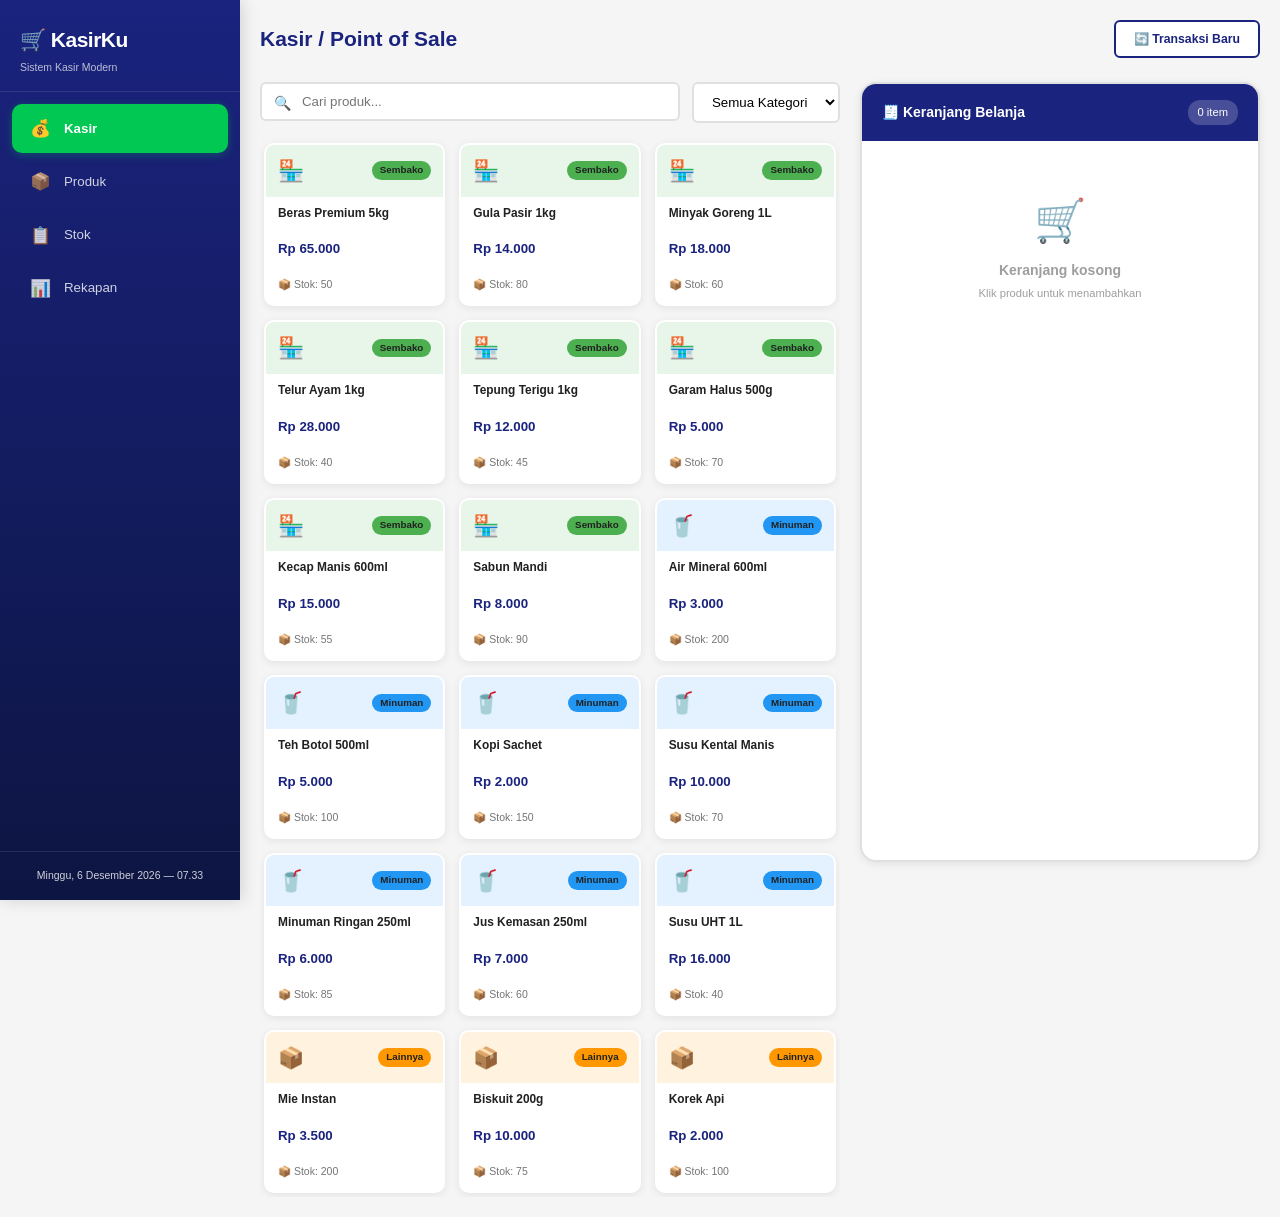
==== commit f06ff6d6: "Add review popup on cart-count click" ====
--- a/docs/index.html
+++ b/docs/index.html
@@ -188,6 +188,22 @@
         </div>
     </div>
 
+    <!-- Cart Review Modal -->
+    <div id="review-modal" class="modal-overlay">
+        <div class="modal review-modal-dialog">
+            <div class="modal-header">
+                <h3>🧾 Review Pesanan</h3>
+                <button class="modal-close" onclick="App.closeModal('review-modal')">×</button>
+            </div>
+            <div class="modal-body" id="review-modal-body">
+                <!-- Rendered by JS -->
+            </div>
+            <div class="modal-actions">
+                <button class="btn btn-primary" onclick="App.closeModal('review-modal')">Tutup</button>
+            </div>
+        </div>
+    </div>
+
     <!-- Confirm Modal -->
     <div id="confirm-modal" class="modal-overlay">
         <div class="modal confirm-dialog">
--- a/docs/css/style.css
+++ b/docs/css/style.css
@@ -457,7 +457,7 @@
     background: var(--white);
     border-radius: var(--radius-lg);
     box-shadow: var(--shadow);
-    overflow: hidden;
+    overflow-y: auto;
     border: 2px solid var(--border);
 }
 
@@ -1284,6 +1284,86 @@
     max-width: 400px;
 }
 
+.review-modal-dialog {
+    max-width: 480px;
+}
+
+.review-list {
+    display: flex;
+    flex-direction: column;
+    gap: 8px;
+    max-height: 50vh;
+    overflow-y: auto;
+}
+
+.review-item {
+    padding: 12px;
+    border-radius: var(--radius-sm);
+    background: var(--bg);
+    border: 1px solid var(--border);
+}
+
+.review-item-header {
+    display: flex;
+    justify-content: space-between;
+    align-items: center;
+    margin-bottom: 4px;
+}
+
+.review-item-name {
+    font-weight: 600;
+    font-size: 0.9rem;
+}
+
+.review-item-price {
+    color: var(--text-secondary);
+    font-size: 0.85rem;
+}
+
+.review-item-details {
+    display: flex;
+    gap: 16px;
+    font-size: 0.8rem;
+    color: var(--text-secondary);
+}
+
+.review-item-qty strong,
+.review-item-disc strong,
+.review-item-subtotal strong {
+    color: var(--text);
+    font-weight: 600;
+}
+
+.review-item-disc strong {
+    color: var(--danger);
+}
+
+.review-item-subtotal {
+    margin-left: auto;
+}
+
+.review-total {
+    display: flex;
+    justify-content: space-between;
+    align-items: center;
+    padding: 16px;
+    margin-top: 12px;
+    background: var(--primary);
+    color: var(--white);
+    border-radius: var(--radius-sm);
+    font-size: 1.1rem;
+    font-weight: 700;
+}
+
+#cart-count {
+    cursor: pointer;
+    transition: var(--transition);
+}
+
+#cart-count:hover {
+    background: rgba(255, 255, 255, 0.3);
+}
+
 @keyframes modalIn {
     from { opacity: 0; transform: scale(0.95); }
     to { opacity: 1; transform: scale(1); }
@@ -1828,7 +1908,7 @@
 
 /* --- Cart scroll fix --- */
 .cart-items {
-    max-height: 45vh;
+    min-height: 340px;
     overflow-y: auto;
 }
 
